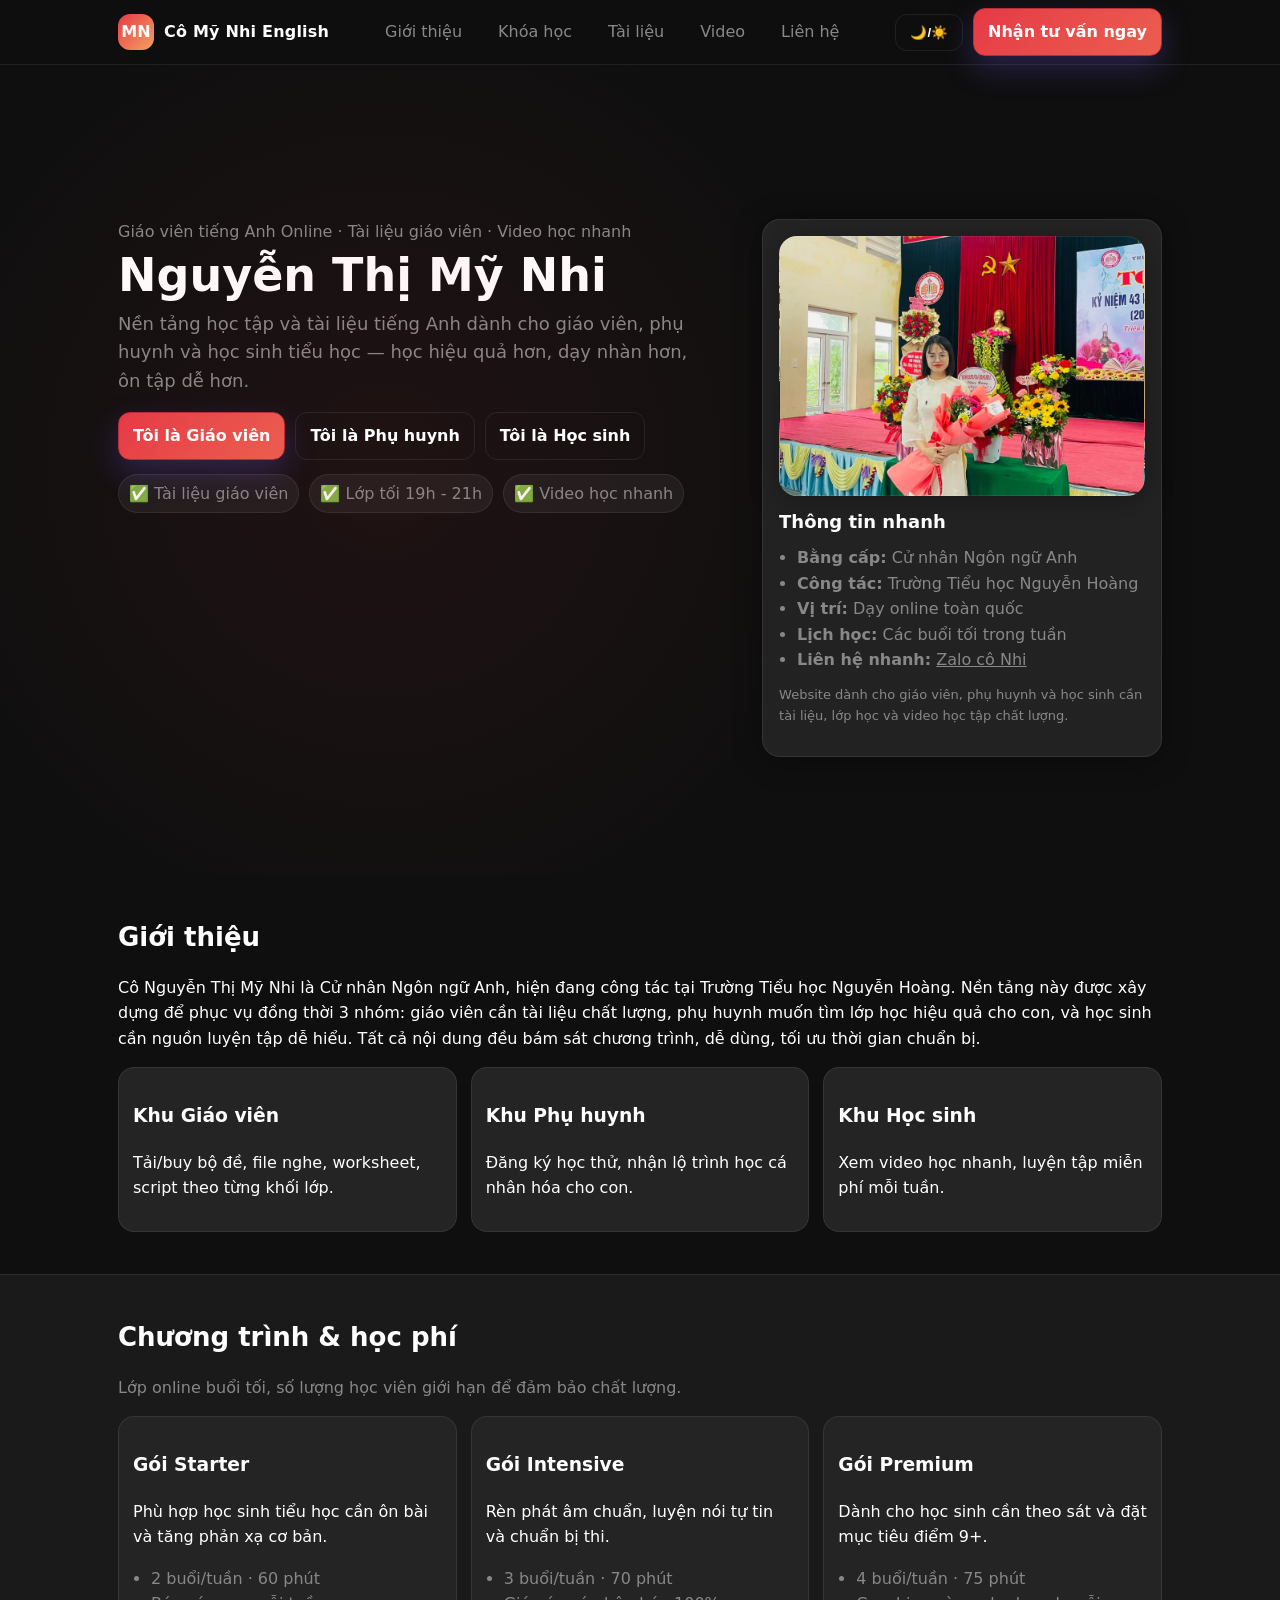
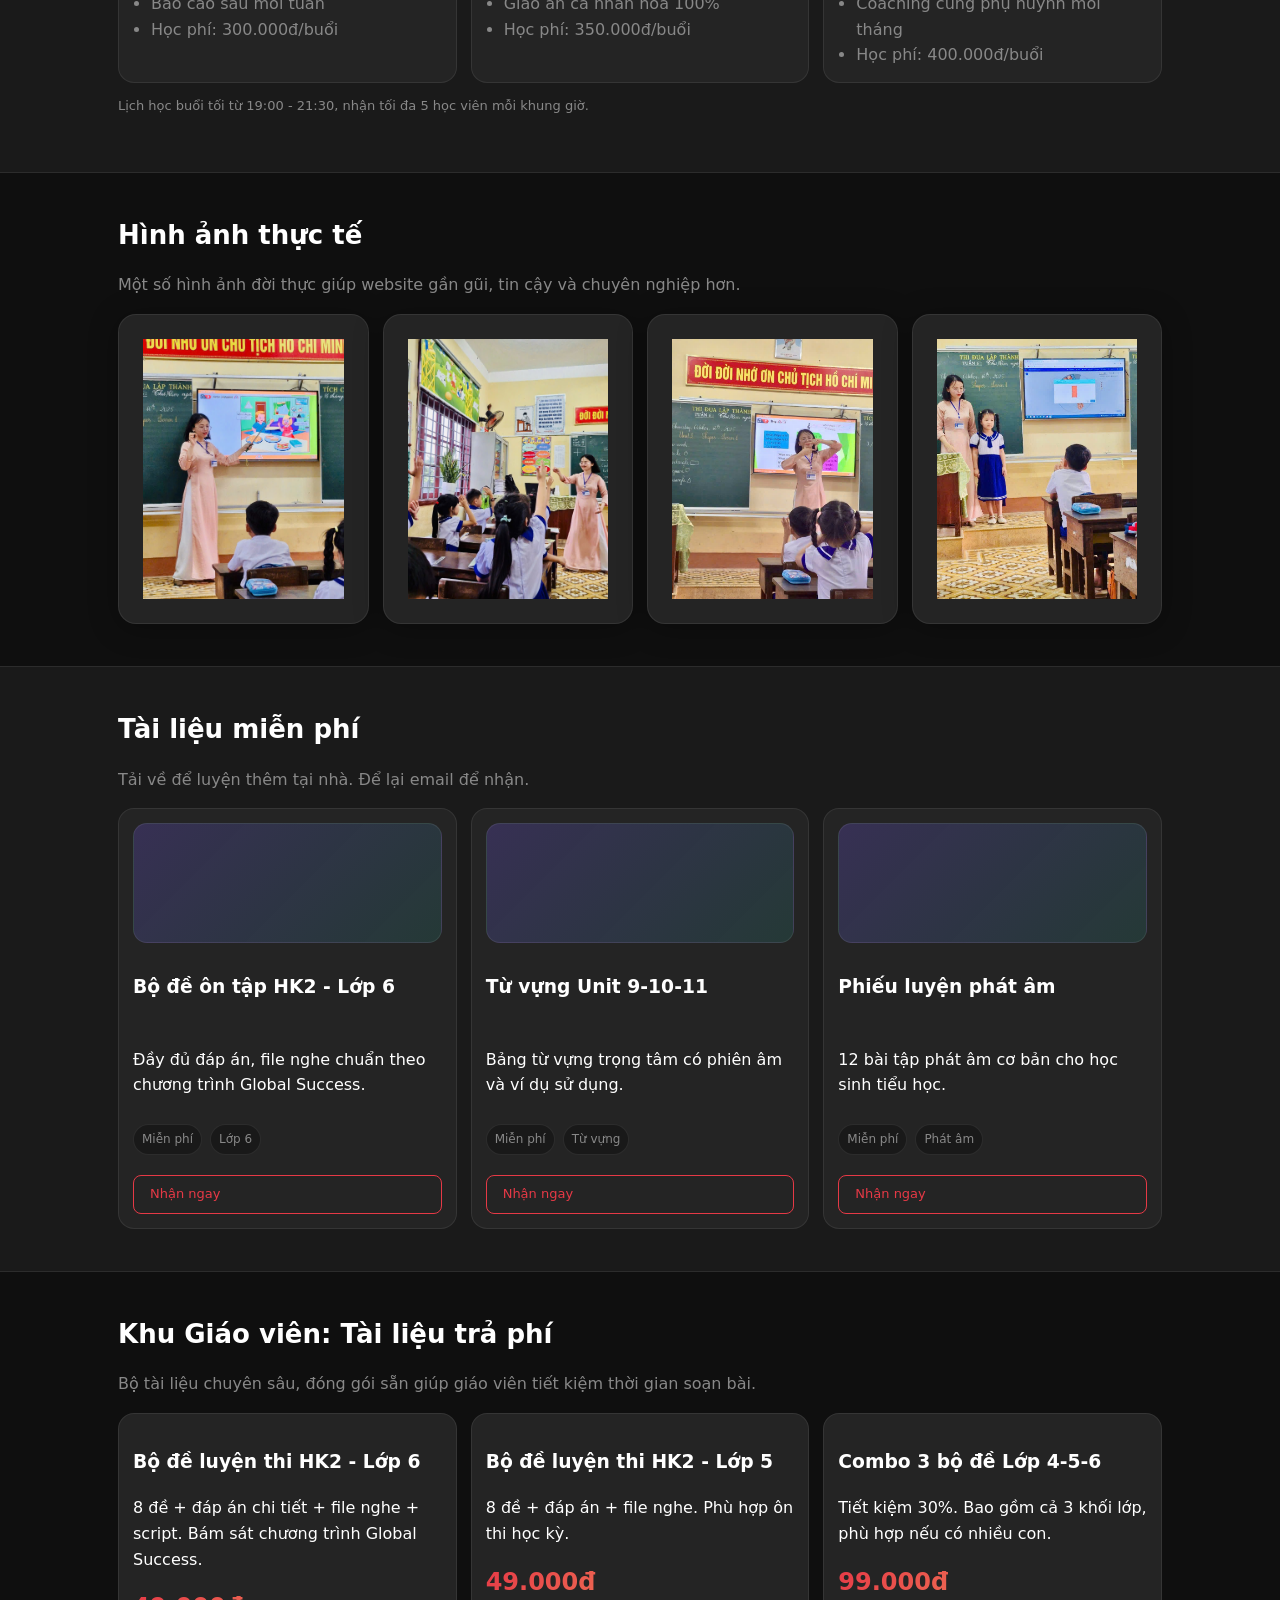
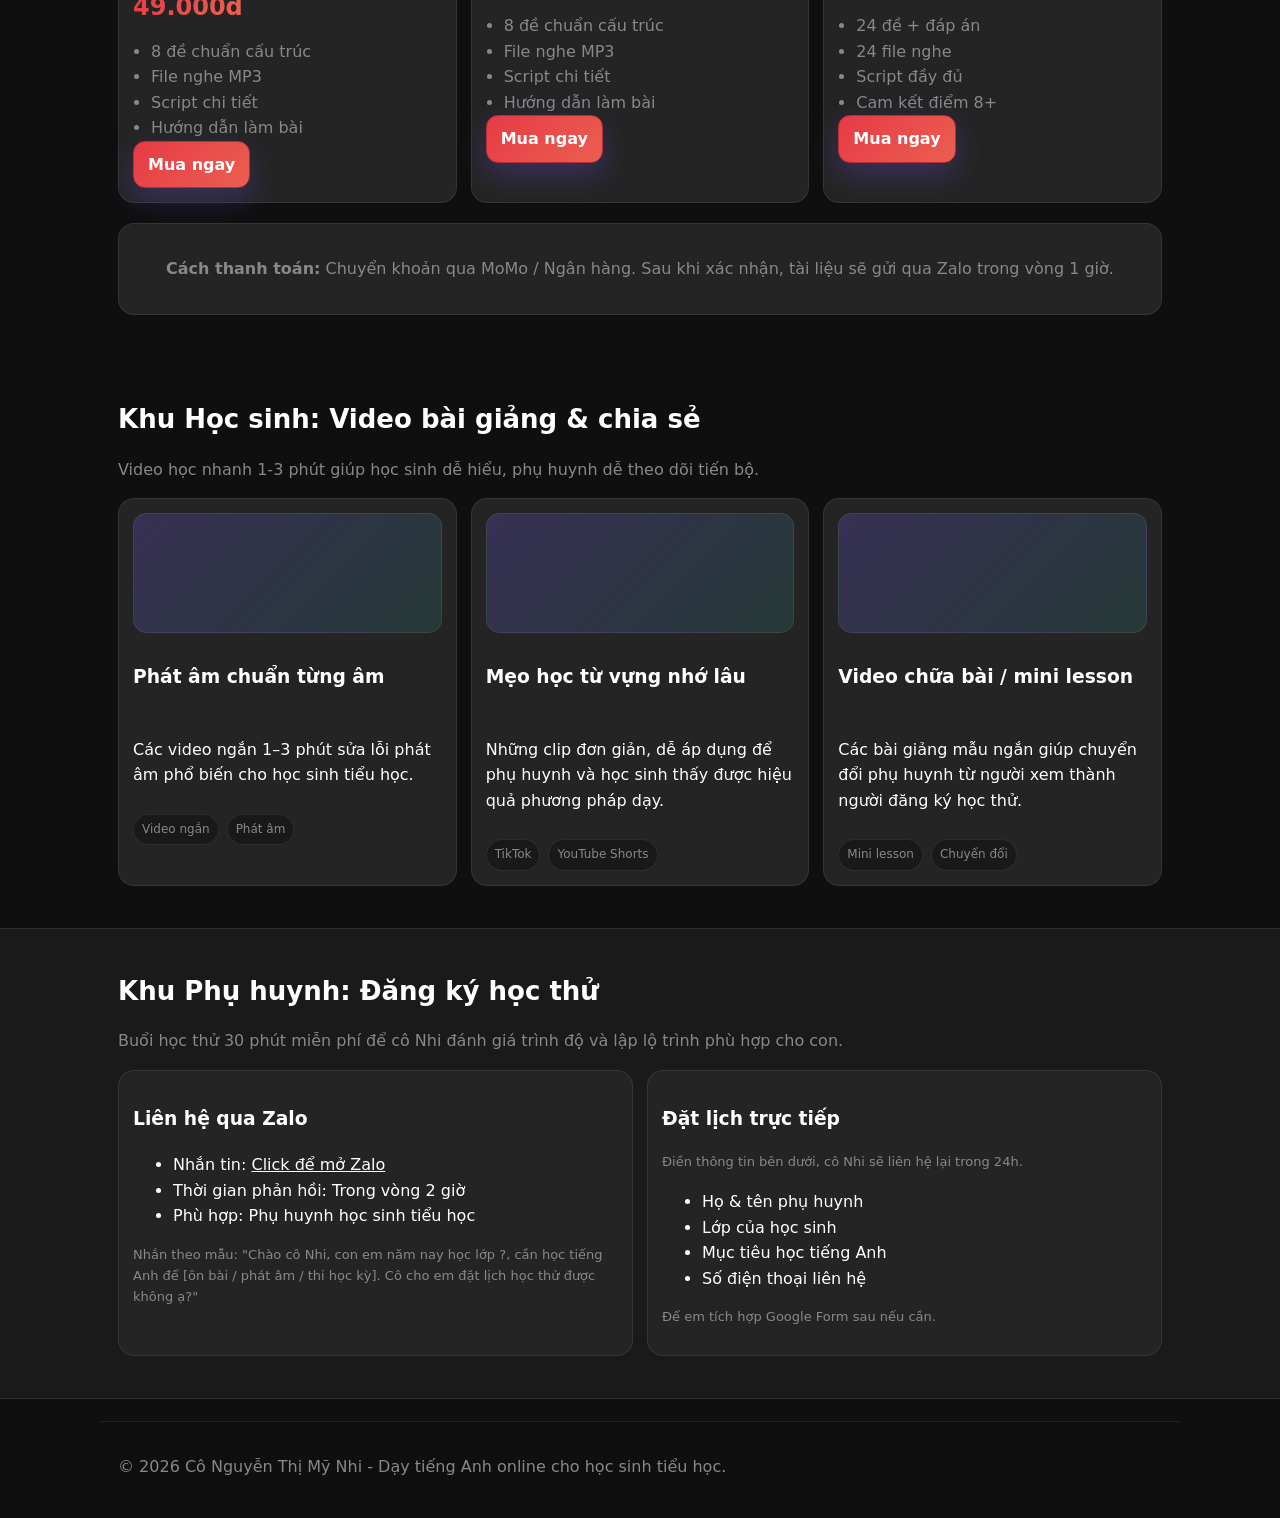
==== index.html @ 33a3ccad "Force update: Full website with assets" ====
<!doctype html>
<html lang="vi">
<head>
  <meta charset="utf-8" />
  <meta name="viewport" content="width=device-width,initial-scale=1" />
  <title>Cô Nguyễn Thị Mỹ Nhi | Tiếng Anh online cho học sinh tiểu học</title>
  <meta name="description" content="Website cá nhân của cô Nguyễn Thị Mỹ Nhi: dạy tiếng Anh online, tài liệu cho giáo viên, video học nhanh và lớp học thử cho học sinh tiểu học." />
  <meta name="theme-color" content="#0b1220" />
  <link rel="stylesheet" href="./styles.css" />
</head>
<body>
  <a class="skip" href="#main">Bỏ qua đến nội dung</a>

  <header class="header">
    <div class="container nav">
      <div class="brand">
        <span class="logo">MN</span>
        <span class="brand-name">Cô Mỹ Nhi English</span>
      </div>

      <nav aria-label="Điều hướng">
        <ul class="menu">
          <li><a href="#about">Giới thiệu</a></li>
          <li><a href="#programs">Khóa học</a></li>
          <li><a href="#shop">Tài liệu</a></li>
          <li><a href="#videos">Video</a></li>
          <li><a href="#contact">Liên hệ</a></li>
        </ul>
      </nav>

      <div class="nav-cta">
        <button id="themeBtn" class="btn btn-ghost" type="button" aria-label="Đổi giao diện">🌙/☀️</button>
        <a class="btn" href="#contact">Nhận tư vấn ngay</a>
      </div>
    </div>
  </header>

  <main id="main">
    <section class="hero">
      <div class="container hero-grid">
        <div>
          <p class="kicker">Giáo viên tiếng Anh Online · Tài liệu giáo viên · Video học nhanh</p>
          <h1>Nguyễn Thị Mỹ Nhi</h1>
          <p class="lead">Nền tảng học tập và tài liệu tiếng Anh dành cho giáo viên, phụ huynh và học sinh tiểu học — học hiệu quả hơn, dạy nhàn hơn, ôn tập dễ hơn.</p>

          <div class="hero-actions">
            <a class="btn" href="#teacher-zone">Tôi là Giáo viên</a>
            <a class="btn btn-ghost" href="#parent-zone">Tôi là Phụ huynh</a>
            <a class="btn btn-ghost" href="#student-zone">Tôi là Học sinh</a>
          </div>

          <div class="badges" aria-label="Điểm mạnh">
            <span class="badge">✅ Tài liệu giáo viên</span>
            <span class="badge">✅ Lớp tối 19h - 21h</span>
            <span class="badge">✅ Video học nhanh</span>
          </div>
        </div>

        <aside class="card tilt">
          <div class="avatar" style="background-image: url('assets/avatar_my_nhi.jpg');"></div>
          <h2 class="card-title">Thông tin nhanh</h2>
          <ul class="facts">
            <li><b>Bằng cấp:</b> Cử nhân Ngôn ngữ Anh</li>
            <li><b>Công tác:</b> Trường Tiểu học Nguyễn Hoàng</li>
            <li><b>Vị trí:</b> Dạy online toàn quốc</li>
            <li><b>Lịch học:</b> Các buổi tối trong tuần</li>
            <li><b>Liên hệ nhanh:</b> <a href="https://zalo.me/000000000">Zalo cô Nhi</a></li>
          </ul>
          <p class="hint">Website dành cho giáo viên, phụ huynh và học sinh cần tài liệu, lớp học và video học tập chất lượng.</p>
        </aside>
      </div>
    </section>

    <section id="about" class="section">
      <div class="container">
        <h2>Giới thiệu</h2>
        <p>
          Cô Nguyễn Thị Mỹ Nhi là Cử nhân Ngôn ngữ Anh, hiện đang công tác tại Trường Tiểu học Nguyễn Hoàng. Nền tảng này được xây dựng để phục vụ đồng thời 3 nhóm: giáo viên cần tài liệu chất lượng, phụ huynh muốn tìm lớp học hiệu quả cho con, và học sinh cần nguồn luyện tập dễ hiểu. Tất cả nội dung đều bám sát chương trình, dễ dùng, tối ưu thời gian chuẩn bị.
        </p>

        <div class="grid-3">
          <div class="mini tilt" id="teacher-zone">
            <h3>Khu Giáo viên</h3>
            <p>Tải/buy bộ đề, file nghe, worksheet, script theo từng khối lớp.</p>
          </div>
          <div class="mini tilt" id="parent-zone">
            <h3>Khu Phụ huynh</h3>
            <p>Đăng ký học thử, nhận lộ trình học cá nhân hóa cho con.</p>
          </div>
          <div class="mini tilt" id="student-zone">
            <h3>Khu Học sinh</h3>
            <p>Xem video học nhanh, luyện tập miễn phí mỗi tuần.</p>
          </div>
        </div>
      </div>
    </section>

    <section id="programs" class="section alt">
      <div class="container">
        <div class="section-head">
          <h2>Chương trình &amp; học phí</h2>
          <p class="muted">Lớp online buổi tối, số lượng học viên giới hạn để đảm bảo chất lượng.</p>
        </div>

        <div class="grid-3">
          <article class="service">
            <h3>Gói Starter</h3>
            <p>Phù hợp học sinh tiểu học cần ôn bài và tăng phản xạ cơ bản.</p>
            <ul>
              <li>2 buổi/tuần · 60 phút</li>
              <li>Báo cáo sau mỗi tuần</li>
              <li>Học phí: 300.000đ/buổi</li>
            </ul>
          </article>

          <article class="service">
            <h3>Gói Intensive</h3>
            <p>Rèn phát âm chuẩn, luyện nói tự tin và chuẩn bị thi.</p>
            <ul>
              <li>3 buổi/tuần · 70 phút</li>
              <li>Giáo án cá nhân hóa 100%</li>
              <li>Học phí: 350.000đ/buổi</li>
            </ul>
          </article>

          <article class="service">
            <h3>Gói Premium</h3>
            <p>Dành cho học sinh cần theo sát và đặt mục tiêu điểm 9+.</p>
            <ul>
              <li>4 buổi/tuần · 75 phút</li>
              <li>Coaching cùng phụ huynh mỗi tháng</li>
              <li>Học phí: 400.000đ/buổi</li>
            </ul>
          </article>
        </div>
        <p class="small">Lịch học buổi tối từ 19:00 - 21:30, nhận tối đa 5 học viên mỗi khung giờ.</p>
      </div>
    </section>

    <section id="success" class="section">
      <div class="container">
        <div class="section-head">
          <h2>Hình ảnh thực tế</h2>
          <p class="muted">Một số hình ảnh đời thực giúp website gần gũi, tin cậy và chuyên nghiệp hơn.</p>
        </div>

        <div class="photo-grid">
          <div class="photo-card tilt"><img src="assets/gallery_1.jpg" alt="Hình ảnh cô Mỹ Nhi 1" /></div>
          <div class="photo-card tilt"><img src="assets/gallery_2.jpg" alt="Hình ảnh cô Mỹ Nhi 2" /></div>
          <div class="photo-card tilt"><img src="assets/gallery_3.jpg" alt="Hình ảnh cô Mỹ Nhi 3" /></div>
          <div class="photo-card tilt"><img src="assets/gallery_4.jpg" alt="Hình ảnh cô Mỹ Nhi 4" /></div>
        </div>
      </div>
    </section>

    <section id="library" class="section alt">
      <div class="container">
        <div class="section-head">
          <h2>Tài liệu miễn phí</h2>
          <p class="muted">Tải về để luyện thêm tại nhà. Để lại email để nhận.</p>
        </div>

        <div class="grid-3">
          <article class="project">
            <div class="thumb"></div>
            <h3>Bộ đề ôn tập HK2 - Lớp 6</h3>
            <p>Đầy đủ đáp án, file nghe chuẩn theo chương trình Global Success.</p>
            <div class="tags">
              <span class="tag">Miễn phí</span>
              <span class="tag">Lớp 6</span>
            </div>
            <a class="btn-small" href="#contact">Nhận ngay</a>
          </article>

          <article class="project">
            <div class="thumb"></div>
            <h3>Từ vựng Unit 9-10-11</h3>
            <p>Bảng từ vựng trọng tâm có phiên âm và ví dụ sử dụng.</p>
            <div class="tags">
              <span class="tag">Miễn phí</span>
              <span class="tag">Từ vựng</span>
            </div>
            <a class="btn-small" href="#contact">Nhận ngay</a>
          </article>

          <article class="project">
            <div class="thumb"></div>
            <h3>Phiếu luyện phát âm</h3>
            <p>12 bài tập phát âm cơ bản cho học sinh tiểu học.</p>
            <div class="tags">
              <span class="tag">Miễn phí</span>
              <span class="tag">Phát âm</span>
            </div>
            <a class="btn-small" href="#contact">Nhận ngay</a>
          </article>
        </div>
      </div>
    </section>

    <section id="shop" class="section">
      <div class="container">
        <div class="section-head">
          <h2>Khu Giáo viên: Tài liệu trả phí</h2>
          <p class="muted">Bộ tài liệu chuyên sâu, đóng gói sẵn giúp giáo viên tiết kiệm thời gian soạn bài.</p>
        </div>

        <div class="grid-3">
          <article class="service">
            <h3>Bộ đề luyện thi HK2 - Lớp 6</h3>
            <p>8 đề + đáp án chi tiết + file nghe + script. Bám sát chương trình Global Success.</p>
            <p class="price">49.000đ</p>
            <ul>
              <li>8 đề chuẩn cấu trúc</li>
              <li>File nghe MP3</li>
              <li>Script chi tiết</li>
              <li>Hướng dẫn làm bài</li>
            </ul>
            <a class="btn" href="#contact">Mua ngay</a>
          </article>

          <article class="service">
            <h3>Bộ đề luyện thi HK2 - Lớp 5</h3>
            <p>8 đề + đáp án + file nghe. Phù hợp ôn thi học kỳ.</p>
            <p class="price">49.000đ</p>
            <ul>
              <li>8 đề chuẩn cấu trúc</li>
              <li>File nghe MP3</li>
              <li>Script chi tiết</li>
              <li>Hướng dẫn làm bài</li>
            </ul>
            <a class="btn" href="#contact">Mua ngay</a>
          </article>

          <article class="service">
            <h3>Combo 3 bộ đề Lớp 4-5-6</h3>
            <p>Tiết kiệm 30%. Bao gồm cả 3 khối lớp, phù hợp nếu có nhiều con.</p>
            <p class="price">99.000đ</p>
            <ul>
              <li>24 đề + đáp án</li>
              <li>24 file nghe</li>
              <li>Script đầy đủ</li>
              <li>Cam kết điểm 8+</li>
            </ul>
            <a class="btn" href="#contact">Mua ngay</a>
          </article>
        </div>

        <div class="payment-note">
          <p><strong>Cách thanh toán:</strong> Chuyển khoản qua MoMo / Ngân hàng. Sau khi xác nhận, tài liệu sẽ gửi qua Zalo trong vòng 1 giờ.</p>
        </div>
      </div>
    </section>

    <section id="videos" class="section">
      <div class="container">
        <div class="section-head">
          <h2>Khu Học sinh: Video bài giảng &amp; chia sẻ</h2>
          <p class="muted">Video học nhanh 1-3 phút giúp học sinh dễ hiểu, phụ huynh dễ theo dõi tiến bộ.</p>
        </div>

        <div class="grid-3">
          <article class="project">
            <div class="thumb"></div>
            <h3>Phát âm chuẩn từng âm</h3>
            <p>Các video ngắn 1–3 phút sửa lỗi phát âm phổ biến cho học sinh tiểu học.</p>
            <div class="tags">
              <span class="tag">Video ngắn</span>
              <span class="tag">Phát âm</span>
            </div>
          </article>

          <article class="project">
            <div class="thumb"></div>
            <h3>Mẹo học từ vựng nhớ lâu</h3>
            <p>Những clip đơn giản, dễ áp dụng để phụ huynh và học sinh thấy được hiệu quả phương pháp dạy.</p>
            <div class="tags">
              <span class="tag">TikTok</span>
              <span class="tag">YouTube Shorts</span>
            </div>
          </article>

          <article class="project">
            <div class="thumb"></div>
            <h3>Video chữa bài / mini lesson</h3>
            <p>Các bài giảng mẫu ngắn giúp chuyển đổi phụ huynh từ người xem thành người đăng ký học thử.</p>
            <div class="tags">
              <span class="tag">Mini lesson</span>
              <span class="tag">Chuyển đổi</span>
            </div>
          </article>
        </div>
      </div>
    </section>

    <section id="contact" class="section alt">
      <div class="container">
        <h2>Khu Phụ huynh: Đăng ký học thử</h2>
        <p class="muted">Buổi học thử 30 phút miễn phí để cô Nhi đánh giá trình độ và lập lộ trình phù hợp cho con.</p>

        <div class="contact">
          <div class="contact-card">
            <h3>Liên hệ qua Zalo</h3>
            <ul>
              <li>Nhắn tin: <a href="https://zalo.me/000000000">Click để mở Zalo</a></li>
              <li>Thời gian phản hồi: Trong vòng 2 giờ</li>
              <li>Phù hợp: Phụ huynh học sinh tiểu học</li>
            </ul>
            <p class="small">Nhắn theo mẫu: "Chào cô Nhi, con em năm nay học lớp ?, cần học tiếng Anh để [ôn bài / phát âm / thi học kỳ]. Cô cho em đặt lịch học thử được không ạ?"</p>
          </div>

          <div class="contact-card">
            <h3>Đặt lịch trực tiếp</h3>
            <p class="small">Điền thông tin bên dưới, cô Nhi sẽ liên hệ lại trong 24h.</p>
            <ul>
              <li>Họ &amp; tên phụ huynh</li>
              <li>Lớp của học sinh</li>
              <li>Mục tiêu học tiếng Anh</li>
              <li>Số điện thoại liên hệ</li>
            </ul>
            <p class="small">Để em tích hợp Google Form sau nếu cần.</p>
          </div>
        </div>
      </div>
    </section>
  </main>

  <footer class="footer">
    <div class="container footer-inner">
      <p>© <span id="year"></span> Cô Nguyễn Thị Mỹ Nhi - Dạy tiếng Anh online cho học sinh tiểu học.</p>
    </div>
  </footer>

  <script src="./script.js"></script>
</body>
</html>
---- styles.css ----
:root{
  --bg:#0f0f0f;
  --bg2:#1a1a1a;
  --card:#242424;
  --text:#ffffff;
  --muted:#888888;
  --line:rgba(255,255,255,.08);
  --brand:#e63946;
  --brand2:#f4a261;
  --shadow: 0 4px 30px rgba(0,0,0,.3);
}

[data-theme="light"]{
  --bg:#ffffff;
  --bg2:#f8f9fa;
  --card:#ffffff;
  --text:#1a1a1a;
  --muted:#666666;
  --line:rgba(0,0,0,.08);
  --shadow: 0 4px 30px rgba(0,0,0,.08);
}

*{box-sizing:border-box}
html,body{height:100%}
body{
  margin:0;
  font-family:'Segoe UI',system-ui,-apple-system,sans-serif;
  font-size:16px;
  line-height:1.6;
  background: var(--bg);
  color: var(--text);
  overflow-x: hidden;
}

/* Animation keyframes */
@keyframes fadeUp {
  from { opacity:0; transform: translateY(40px); }
  to { opacity:1; transform: translateY(0); }
}
@keyframes fadeIn {
  from { opacity:0; }
  to { opacity:1; }
}
@keyframes slideInLeft {
  from { opacity:0; transform: translateX(-40px); }
  to { opacity:1; transform: translateX(0); }
}
@keyframes slideInRight {
  from { opacity:0; transform: translateX(40px); }
  to { opacity:1; transform: translateX(0); }
}
@keyframes pulse {
  0%,100% { transform: scale(1); }
  50% { transform: scale(1.05); }
}
@keyframes float {
  0%,100% { transform: translateY(0); }
  50% { transform: translateY(-10px); }
}
@keyframes glowPulse {
  0%,100% { box-shadow: 0 0 20px rgba(230,57,70,0.2); }
  50% { box-shadow: 0 0 40px rgba(230,57,70,0.4); }
}

html { scroll-behavior: smooth; }

/* Section base animation */
.section {
  padding: 80px 0;
  opacity: 0;
  animation: fadeUp 0.8s ease forwards;
}
.section:nth-child(even) { animation-delay: 0.15s; }

/* Animation utility classes */
.anim-fade-up { opacity:0; animation: fadeUp 0.7s ease forwards; }
.anim-fade-in { opacity:0; animation: fadeIn 0.6s ease forwards; }
.anim-slide-left { opacity:0; animation: slideInLeft 0.6s ease forwards; }
.anim-slide-right { opacity:0; animation: slideInRight 0.6s ease forwards; }
.anim-float { animation: float 4s ease-in-out infinite; }

.delay-1 { animation-delay: 0.1s; }
.delay-2 { animation-delay: 0.2s; }
.delay-3 { animation-delay: 0.3s; }
.delay-4 { animation-delay: 0.4s; }

/* Enhanced button with glow */
.btn {
  display:inline-flex;
  align-items:center;
  justify-content:center;
  padding:14px 28px;
  border-radius:50px;
  background: linear-gradient(135deg, var(--brand), #d62839);
  color:white;
  text-decoration:none;
  font-weight:600;
  border:none;
  transition: all 0.4s cubic-bezier(0.4, 0, 0.2, 1);
  transform: translateY(0);
  cursor: pointer;
}
.btn:hover {
  transform: translateY(-4px);
  box-shadow: 0 15px 40px rgba(230,57,70,0.4);
}
.btn:active { transform: translateY(-1px); }

.btn-ghost{
  background:transparent;
  color:var(--text);
  border:2px solid var(--line);
  box-shadow:none;
}
.btn-ghost:hover{
  border-color:var(--brand);
  color:var(--brand);
}

/* Card hover effects */
.card, .mini, .service, .project, .photo-card {
  background: var(--card);
  border: 1px solid var(--line);
  border-radius: 24px;
  padding: 24px;
  transition: all 0.4s cubic-bezier(0.4, 0, 0.2, 1);
}
.card:hover, .mini:hover, .service:hover, .project:hover, .photo-card:hover {
  transform: translateY(-10px) scale(1.02);
  box-shadow: 0 20px 50px rgba(0,0,0,0.3);
  border-color: var(--brand);
}

/* Avatar floating */
.avatar {
  height: 280px;
  border-radius: 24px;
  background-size: cover;
  background-position: center;
  box-shadow: 0 20px 60px rgba(0,0,0,0.4);
  animation: float 5s ease-in-out infinite;
}

/* Gradient text */
.gradient-text {
  background: linear-gradient(135deg, var(--brand), var(--brand2));
  -webkit-background-clip: text;
  -webkit-text-fill-color: transparent;
  background-clip: text;
}

/* Hero enhanced */
.hero {
  min-height: 90vh;
  display: flex;
  align-items: center;
  position: relative;
}
.hero::before {
  content: '';
  position: absolute;
  top: 0;
  left: 0;
  right: 0;
  bottom: 0;
  background: radial-gradient(circle at 30% 50%, rgba(230,57,70,0.08) 0%, transparent 50%);
  pointer-events: none;
}

/* Tag styling */
.tag {
  display: inline-block;
  padding: 6px 14px;
  border-radius: 20px;
  font-size: 12px;
  font-weight: 500;
  background: rgba(230,57,70,0.1);
  color: var(--brand);
  border: 1px solid rgba(230,57,70,0.2);
}

/* Price styling */
.price {
  font-size: 32px;
  font-weight: 800;
  background: linear-gradient(135deg, var(--brand), var(--brand2));
  -webkit-background-clip: text;
  -webkit-text-fill-color: transparent;
  background-clip: text;
}

/* Input styling */
input, textarea {
  width: 100%;
  padding: 16px 20px;
  border-radius: 12px;
  border: 2px solid var(--line);
  background: var(--card);
  color: var(--text);
  font-size: 16px;
  transition: all 0.3s ease;
}
input:focus, textarea:focus {
  outline: none;
  border-color: var(--brand);
  box-shadow: 0 0 20px rgba(230,57,70,0.2);
}

.tilt {
  transition: transform 0.2s cubic-bezier(0.23, 1, 0.32, 1);
  transform-style: preserve-3d;
}
.tilt:hover {
  transform: perspective(1000px) rotateX(var(--rx, 0deg)) rotateY(var(--ry, 0deg)) scale3d(1.02, 1.02, 1.02);
}

.reveal {
  opacity: 0;
  transform: translateY(30px);
  transition: opacity 0.8s ease, transform 0.8s ease;
}
.reveal.active {
  opacity: 1;
  transform: translateY(0);
}

a{color:inherit}

.container{max-width:1080px;margin:0 auto;padding:0 18px}

.skip{position:absolute;left:-9999px;top:8px}
.skip:focus{left:18px;background:var(--card);padding:8px 12px;border-radius:10px;outline:2px solid var(--brand)}

.header{
  position:sticky;top:0;z-index:10;
  backdrop-filter: blur(10px);
  background: color-mix(in srgb, var(--bg), transparent 25%);
  border-bottom:1px solid var(--line);
}

.nav{display:flex;align-items:center;justify-content:space-between;gap:14px;min-height:64px}
.brand{display:flex;align-items:center;gap:10px;font-weight:700}
.logo{display:inline-grid;place-items:center;width:36px;height:36px;border-radius:12px;background:linear-gradient(135deg,var(--brand),var(--brand2));color:white}
.brand-name{letter-spacing:.2px}

.menu{list-style:none;display:flex;gap:16px;margin:0;padding:0}
.menu a{display:block;padding:8px 10px;border-radius:10px;text-decoration:none;color:var(--muted)}
.menu a:hover{background:color-mix(in srgb, var(--card), transparent 35%);color:var(--text)}

.nav-cta{display:flex;align-items:center;gap:10px}

.btn{
  display:inline-flex;align-items:center;justify-content:center;
  padding:10px 14px;border-radius:12px;
  background:linear-gradient(135deg,var(--brand),color-mix(in srgb, var(--brand), var(--brand2) 35%));
  color:white;text-decoration:none;font-weight:650;border:1px solid color-mix(in srgb, var(--brand), black 20%);
  box-shadow: 0 12px 30px rgba(124,92,255,.25);
}
.btn:hover{filter:saturate(1.05) brightness(1.05)}
.btn:active{transform:translateY(1px)}

.btn-ghost{background:transparent;color:var(--text);border:1px solid var(--line);box-shadow:none}
.btn-ghost:hover{background:color-mix(in srgb, var(--card), transparent 30%)}

.hero{padding:56px 0 20px}
.hero-grid{display:grid;grid-template-columns:1.4fr .9fr;gap:22px;align-items:start}

.kicker{color:var(--muted);margin:0 0 6px}
h1{font-size:46px;line-height:1.06;margin:0 0 10px}
.lead{font-size:18px;color:var(--muted);margin:0 0 16px;max-width:52ch}

.hero-actions{display:flex;gap:10px;flex-wrap:wrap;margin:14px 0 10px}

.badges{display:flex;gap:10px;flex-wrap:wrap;margin-top:14px}
.badge{border:1px solid var(--line);padding:6px 10px;border-radius:999px;color:var(--muted);background:color-mix(in srgb, var(--card), transparent 35%)}

.card{background:linear-gradient(180deg, color-mix(in srgb, var(--card), transparent 0%), color-mix(in srgb, var(--card), transparent 8%));border:1px solid var(--line);border-radius:18px;padding:16px;box-shadow:var(--shadow)}
.avatar{height:260px;border-radius:18px;border:1px solid var(--line);background-size:cover;background-position:center;box-shadow:var(--shadow);margin-bottom:12px}
.card-title{margin:0 0 8px;font-size:18px}
.facts{margin:0;padding-left:18px;color:var(--muted)}
.hint{color:var(--muted);font-size:13px;margin-top:12px}

.section{padding:42px 0}
.section.alt{background:color-mix(in srgb, var(--bg2), transparent 0%);border-top:1px solid var(--line);border-bottom:1px solid var(--line)}

h2{font-size:26px;margin:0 0 10px}
.muted{color:var(--muted)}
.small{font-size:13px;color:var(--muted)}

.grid-3{display:grid;grid-template-columns:repeat(3,1fr);gap:14px;margin-top:14px}
.mini,.service{background:var(--card);border:1px solid var(--line);border-radius:16px;padding:14px}

.project{background:var(--card);border:1px solid var(--line);border-radius:16px;padding:14px;display:flex;flex-direction:column;gap:10px}
.thumb{height:120px;border-radius:14px;background:linear-gradient(135deg, rgba(124,92,255,.22), rgba(45,212,191,.12));border:1px solid var(--line)}
.photo-grid{display:grid;grid-template-columns:repeat(4,1fr);gap:14px;margin-top:14px}
.photo-card{background:var(--card);border:1px solid var(--line);border-radius:18px;overflow:hidden;box-shadow:var(--shadow)}
.photo-card img{display:block;width:100%;height:260px;object-fit:cover}
.tags{display:flex;gap:8px;flex-wrap:wrap}
.tag{font-size:12px;padding:5px 8px;border-radius:999px;background:color-mix(in srgb, var(--bg), transparent 55%);border:1px solid var(--line);color:var(--muted)}
.btn-small{display:inline-block;margin-top:10px;padding:8px 16px;font-size:13px;border-radius:8px;background:transparent;border:1px solid var(--brand);color:var(--brand);text-decoration:none}
.btn-small:hover{background:var(--brand);color:white}
.price{font-size:24px;font-weight:700;color:var(--brand2);margin:12px 0}
.payment-note{background:var(--card);border:1px solid var(--line);border-radius:16px;padding:16px;margin-top:20px;text-align:center;color:var(--muted)}

.service ul{margin:10px 0 0;padding-left:18px;color:var(--muted)}

.contact{display:grid;grid-template-columns:1fr 1fr;gap:14px;margin-top:14px}
.contact-card{background:var(--card);border:1px solid var(--line);border-radius:16px;padding:14px}

pre.template{
  white-space:pre-wrap;
  background:color-mix(in srgb, var(--bg), transparent 55%);
  border:1px solid var(--line);
  border-radius:14px;
  padding:12px;
  color:var(--text);
  margin:10px 0 0;
}

.footer{padding:22px 0;color:var(--muted)}
.footer-inner{display:flex;justify-content:space-between;align-items:center;gap:12px;border-top:1px solid var(--line);padding-top:16px}

@media (max-width: 900px){
  .hero-grid{grid-template-columns:1fr}
}
@media (max-width: 720px){
  h1{font-size:38px}
  .menu{display:none}
  .grid-3{grid-template-columns:1fr}
  .contact{grid-template-columns:1fr}
  .photo-grid{grid-template-columns:1fr 1fr}
  .avatar{height:220px}
}
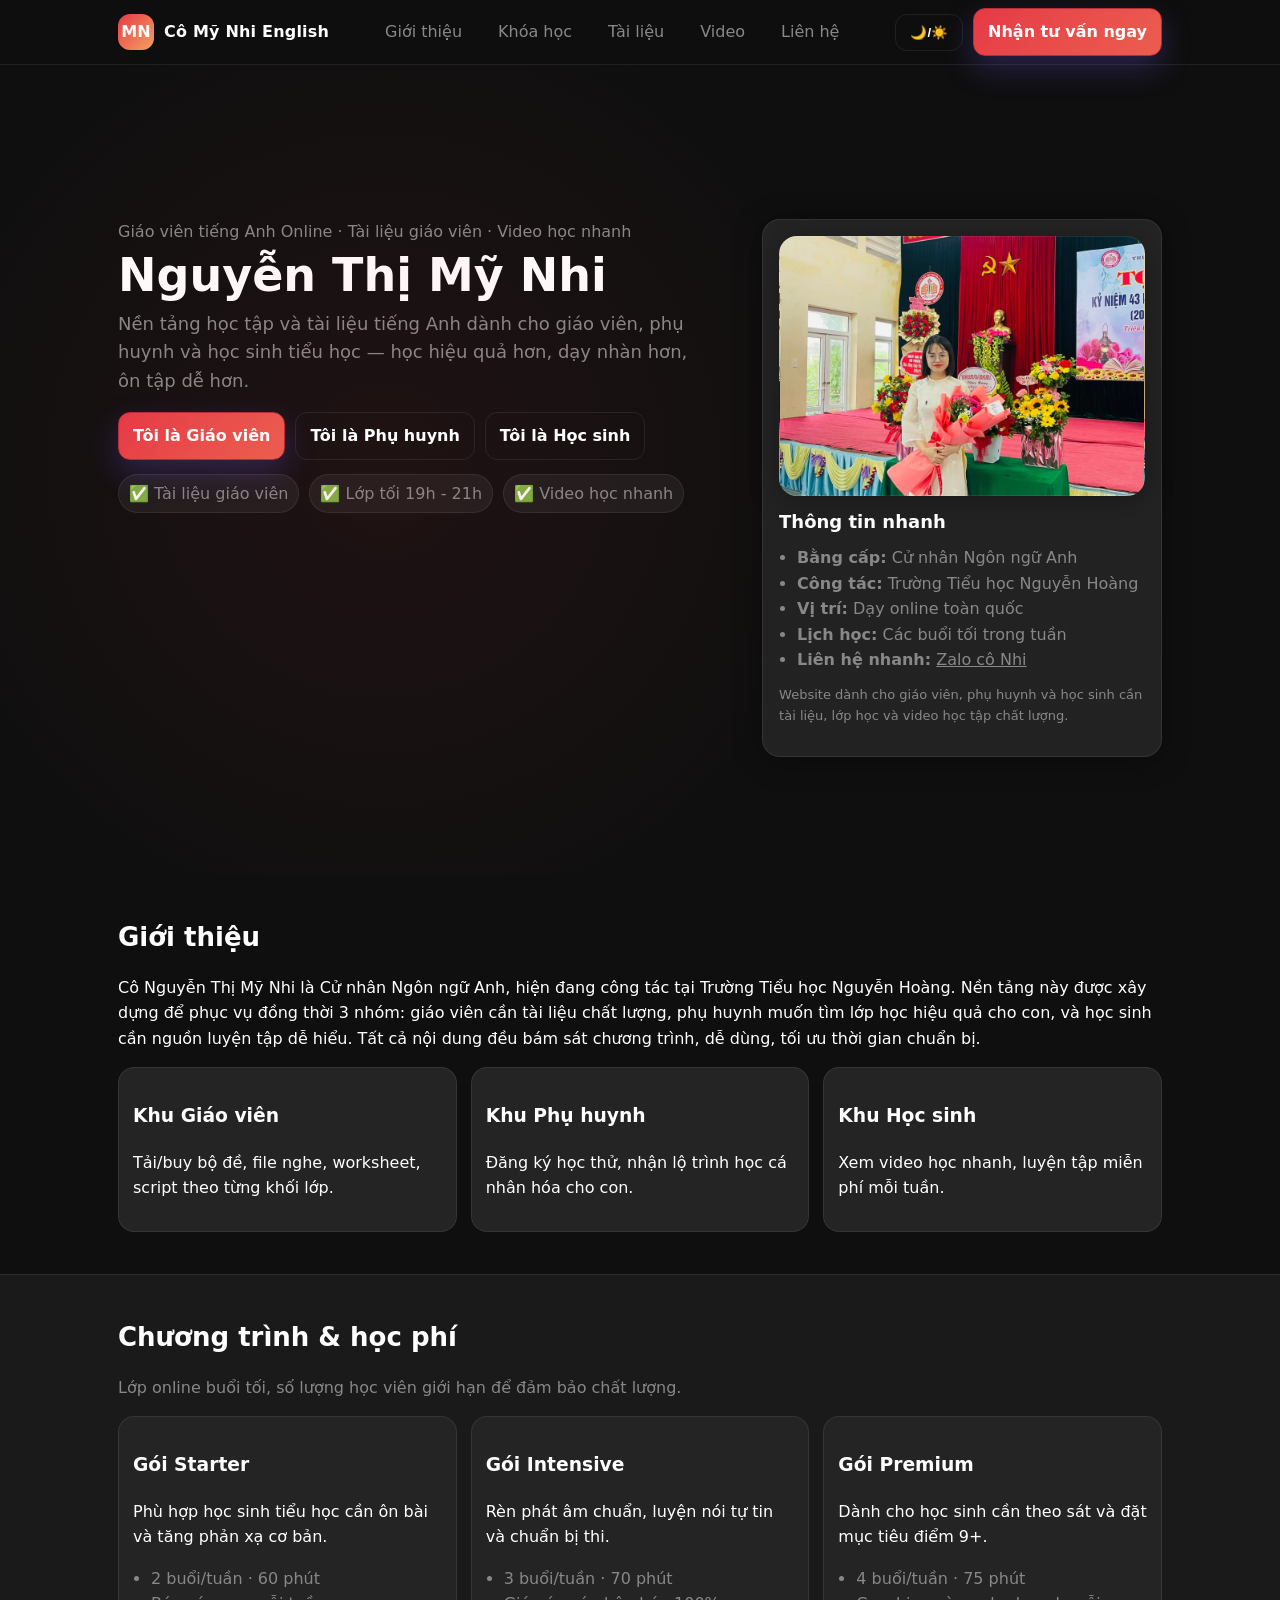
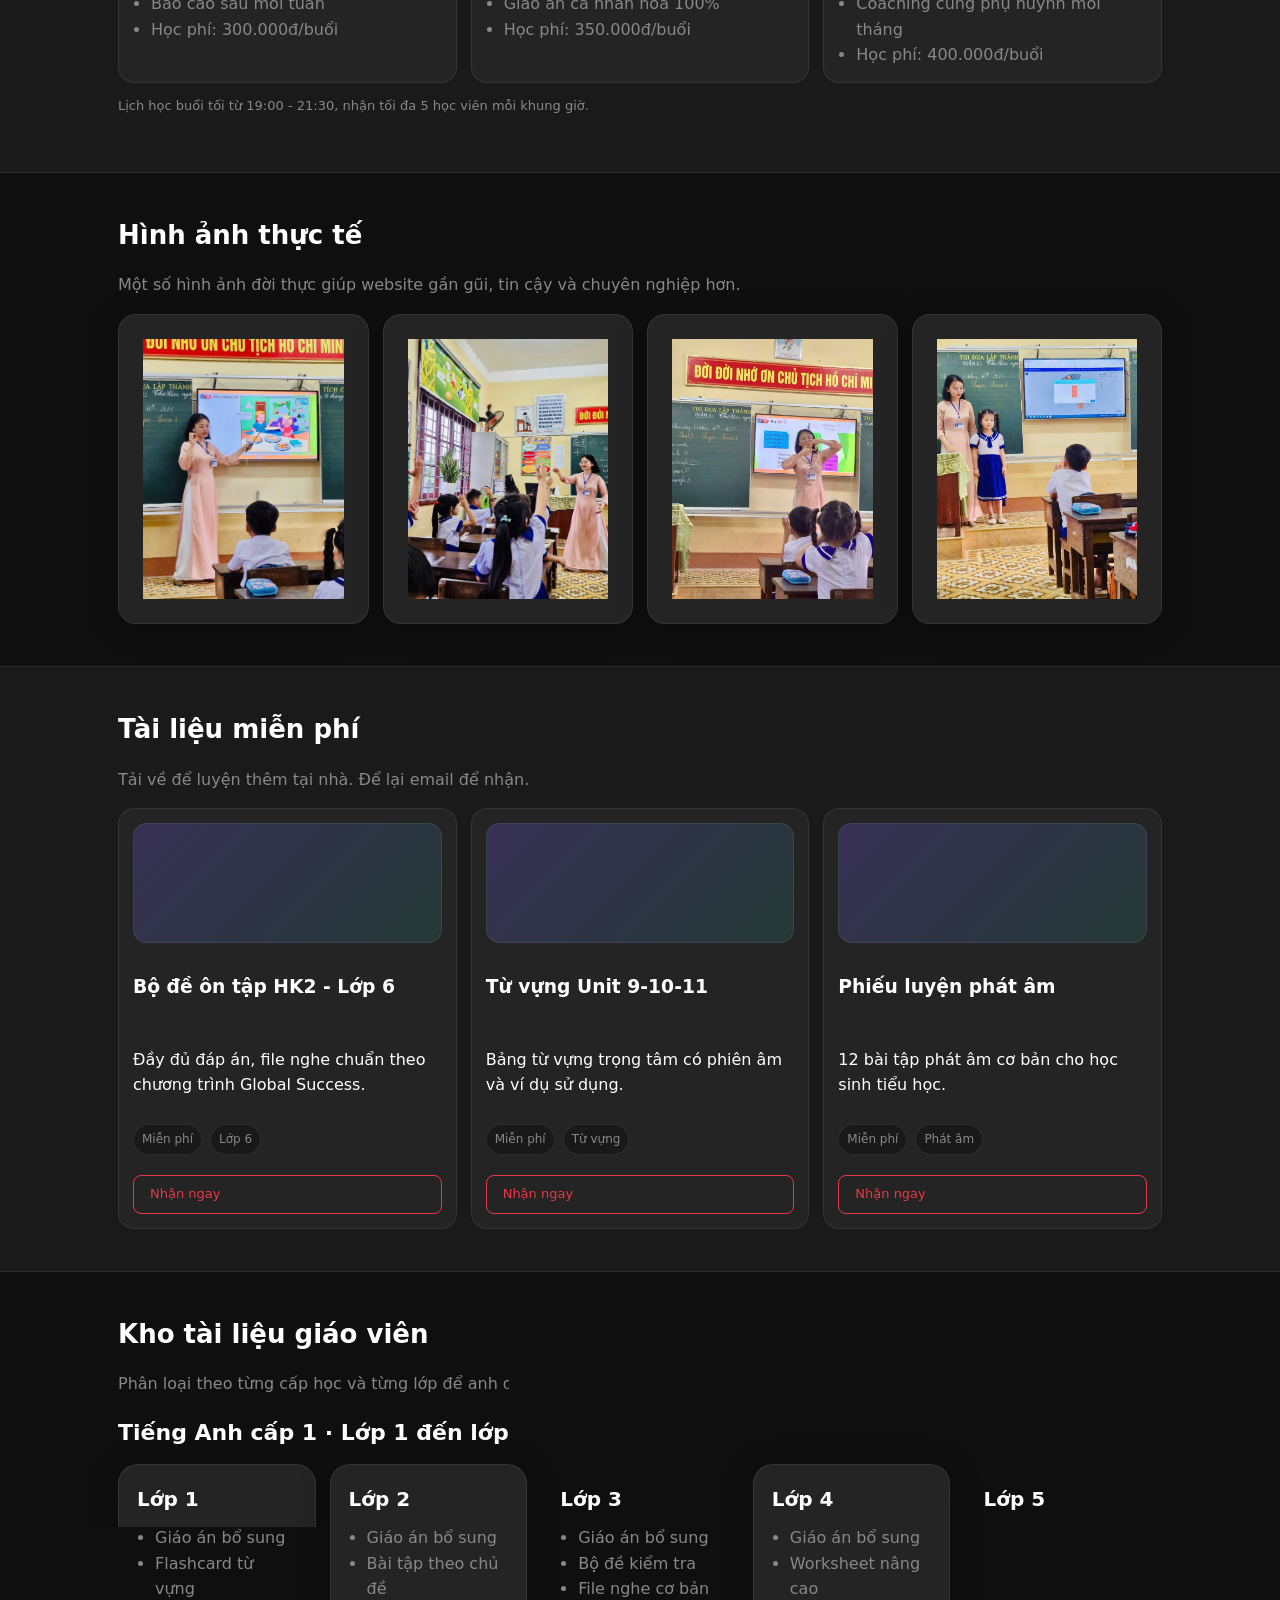
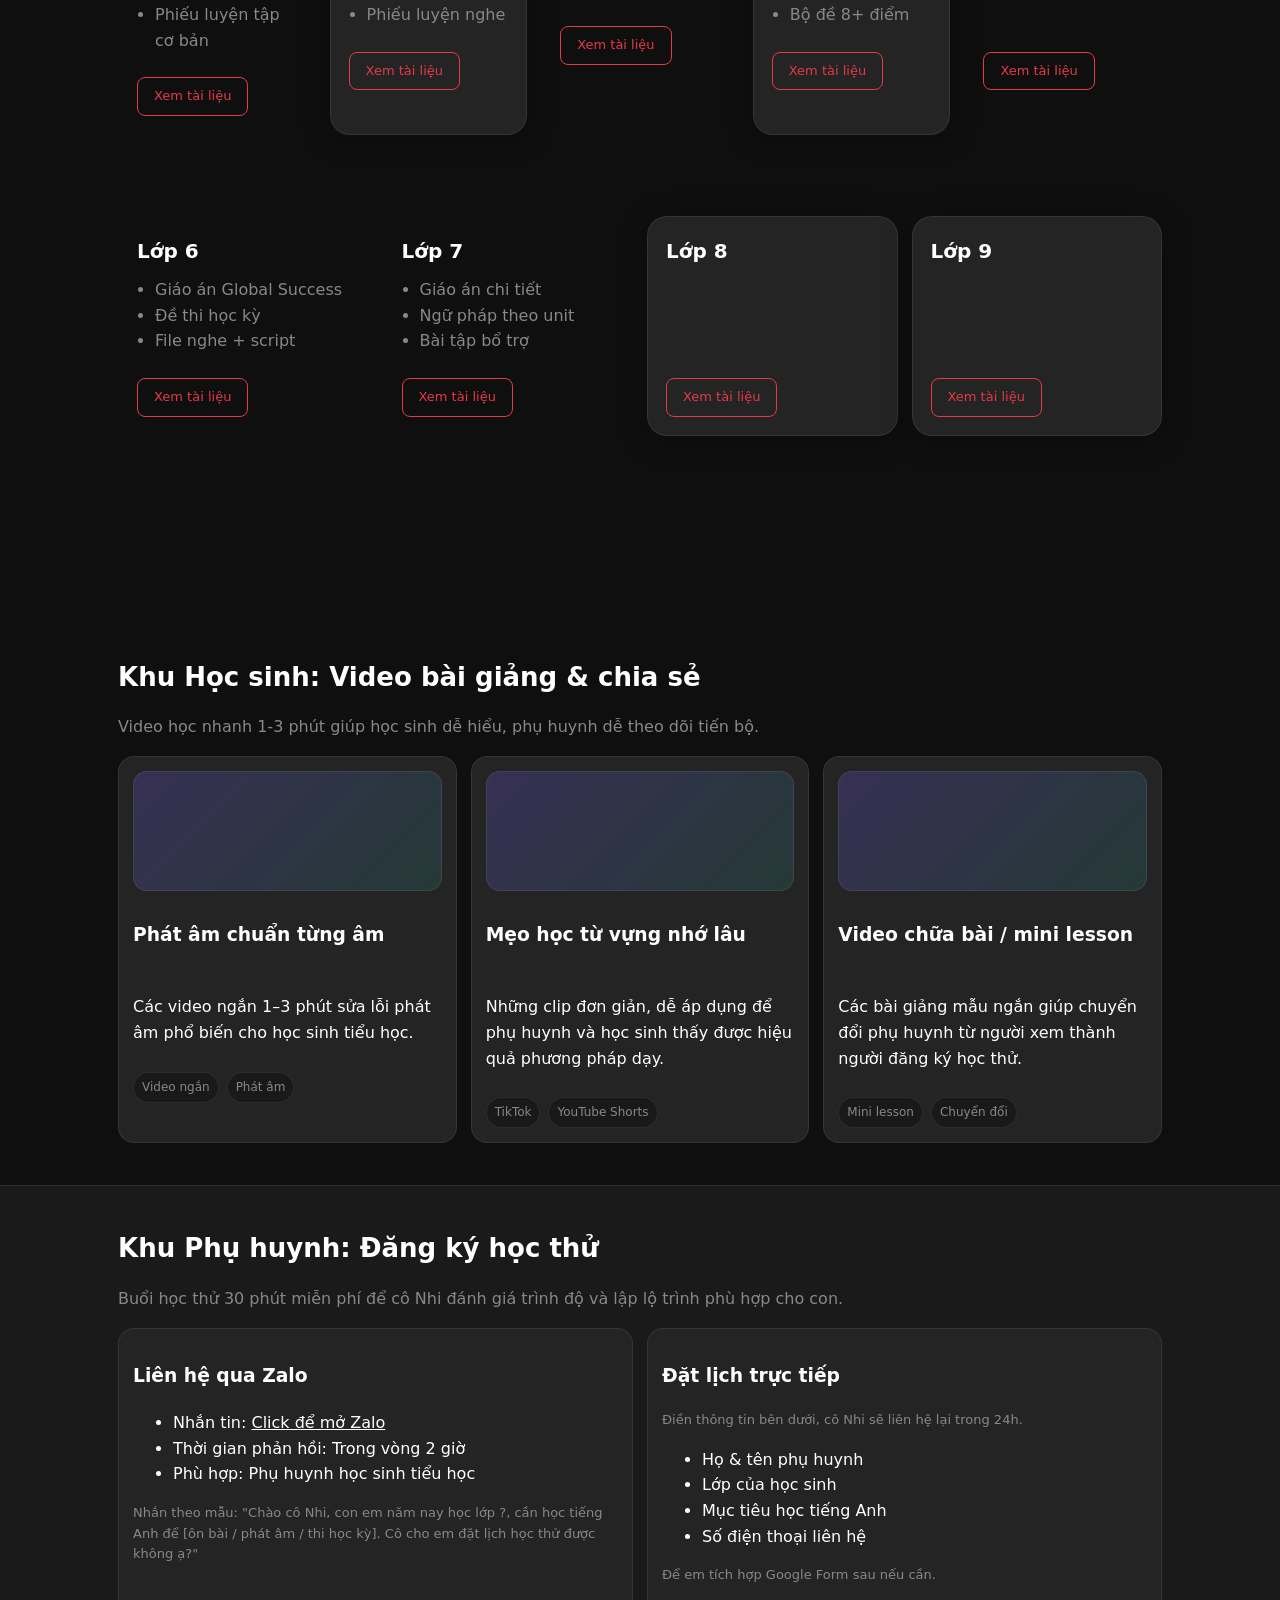
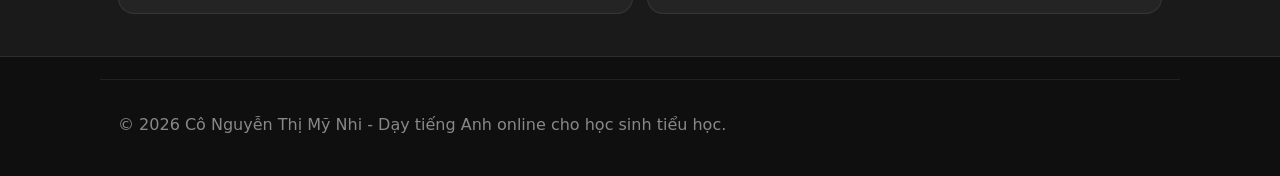
==== commit 39d9174f: "Restructure resource library by grade levels" ====
--- a/index.html
+++ b/index.html
@@ -200,53 +200,112 @@
     <section id="shop" class="section">
       <div class="container">
         <div class="section-head">
-          <h2>Khu Giáo viên: Tài liệu trả phí</h2>
-          <p class="muted">Bộ tài liệu chuyên sâu, đóng gói sẵn giúp giáo viên tiết kiệm thời gian soạn bài.</p>
-        </div>
-
-        <div class="grid-3">
-          <article class="service">
-            <h3>Bộ đề luyện thi HK2 - Lớp 6</h3>
-            <p>8 đề + đáp án chi tiết + file nghe + script. Bám sát chương trình Global Success.</p>
-            <p class="price">49.000đ</p>
-            <ul>
-              <li>8 đề chuẩn cấu trúc</li>
-              <li>File nghe MP3</li>
-              <li>Script chi tiết</li>
-              <li>Hướng dẫn làm bài</li>
-            </ul>
-            <a class="btn" href="#contact">Mua ngay</a>
-          </article>
-
-          <article class="service">
-            <h3>Bộ đề luyện thi HK2 - Lớp 5</h3>
-            <p>8 đề + đáp án + file nghe. Phù hợp ôn thi học kỳ.</p>
-            <p class="price">49.000đ</p>
-            <ul>
-              <li>8 đề chuẩn cấu trúc</li>
-              <li>File nghe MP3</li>
-              <li>Script chi tiết</li>
-              <li>Hướng dẫn làm bài</li>
-            </ul>
-            <a class="btn" href="#contact">Mua ngay</a>
-          </article>
-
-          <article class="service">
-            <h3>Combo 3 bộ đề Lớp 4-5-6</h3>
-            <p>Tiết kiệm 30%. Bao gồm cả 3 khối lớp, phù hợp nếu có nhiều con.</p>
-            <p class="price">99.000đ</p>
-            <ul>
-              <li>24 đề + đáp án</li>
-              <li>24 file nghe</li>
-              <li>Script đầy đủ</li>
-              <li>Cam kết điểm 8+</li>
-            </ul>
-            <a class="btn" href="#contact">Mua ngay</a>
-          </article>
+          <h2>Kho tài liệu giáo viên</h2>
+          <p class="muted">Phân loại theo từng cấp học và từng lớp để anh dễ mở rộng dần sau này.</p>
+        </div>
+
+        <div class="category-block">
+          <h3 class="category-title">Tiếng Anh cấp 1 · Lớp 1 đến lớp 5</h3>
+          <div class="grid-5">
+            <article class="class-card tilt">
+              <h4>Lớp 1</h4>
+              <ul>
+                <li>Giáo án bổ sung</li>
+                <li>Flashcard từ vựng</li>
+                <li>Phiếu luyện tập cơ bản</li>
+              </ul>
+              <a class="btn-small" href="#contact">Xem tài liệu</a>
+            </article>
+
+            <article class="class-card tilt">
+              <h4>Lớp 2</h4>
+              <ul>
+                <li>Giáo án bổ sung</li>
+                <li>Bài tập theo chủ đề</li>
+                <li>Phiếu luyện nghe</li>
+              </ul>
+              <a class="btn-small" href="#contact">Xem tài liệu</a>
+            </article>
+
+            <article class="class-card tilt">
+              <h4>Lớp 3</h4>
+              <ul>
+                <li>Giáo án bổ sung</li>
+                <li>Bộ đề kiểm tra</li>
+                <li>File nghe cơ bản</li>
+              </ul>
+              <a class="btn-small" href="#contact">Xem tài liệu</a>
+            </article>
+
+            <article class="class-card tilt">
+              <h4>Lớp 4</h4>
+              <ul>
+                <li>Giáo án bổ sung</li>
+                <li>Worksheet nâng cao</li>
+                <li>Bộ đề 8+ điểm</li>
+              </ul>
+              <a class="btn-small" href="#contact">Xem tài liệu</a>
+            </article>
+
+            <article class="class-card tilt">
+              <h4>Lớp 5</h4>
+              <ul>
+                <li>Giáo án bổ sung</li>
+                <li>Ôn tập chuyển cấp</li>
+                <li>Đề thi HK1 &amp; HK2</li>
+              </ul>
+              <a class="btn-small" href="#contact">Xem tài liệu</a>
+            </article>
+          </div>
+        </div>
+
+        <div class="category-block" style="margin-top:32px">
+          <h3 class="category-title">Tiếng Anh cấp 2 · Lớp 6 đến lớp 9</h3>
+          <div class="grid-4">
+            <article class="class-card tilt">
+              <h4>Lớp 6</h4>
+              <ul>
+                <li>Giáo án Global Success</li>
+                <li>Đề thi học kỳ</li>
+                <li>File nghe + script</li>
+              </ul>
+              <a class="btn-small" href="#contact">Xem tài liệu</a>
+            </article>
+
+            <article class="class-card tilt">
+              <h4>Lớp 7</h4>
+              <ul>
+                <li>Giáo án chi tiết</li>
+                <li>Ngữ pháp theo unit</li>
+                <li>Bài tập bổ trợ</li>
+              </ul>
+              <a class="btn-small" href="#contact">Xem tài liệu</a>
+            </article>
+
+            <article class="class-card tilt">
+              <h4>Lớp 8</h4>
+              <ul>
+                <li>Tài liệu bổ trợ</li>
+                <li>Luyện kỹ năng viết</li>
+                <li>Đề chọn lọc</li>
+              </ul>
+              <a class="btn-small" href="#contact">Xem tài liệu</a>
+            </article>
+
+            <article class="class-card tilt">
+              <h4>Lớp 9</h4>
+              <ul>
+                <li>Luyện thi vào 10</li>
+                <li>Tổng ôn kiến thức</li>
+                <li>Đề thi thử</li>
+              </ul>
+              <a class="btn-small" href="#contact">Xem tài liệu</a>
+            </article>
+          </div>
         </div>
 
         <div class="payment-note">
-          <p><strong>Cách thanh toán:</strong> Chuyển khoản qua MoMo / Ngân hàng. Sau khi xác nhận, tài liệu sẽ gửi qua Zalo trong vòng 1 giờ.</p>
+          <p><strong>Gợi ý triển khai:</strong> Sau này mỗi lớp anh chỉ cần bổ sung thêm giáo án, đề thi, worksheet và file nghe vào đúng ô lớp tương ứng là web sẽ rất dễ quản lý.</p>
         </div>
       </div>
     </section>
--- a/styles.css
+++ b/styles.css
@@ -323,10 +323,22 @@
 @media (max-width: 900px){
   .hero-grid{grid-template-columns:1fr}
 }
+.category-block{margin-top:18px}
+.category-title{font-size:22px;margin:0 0 14px;color:var(--text)}
+.grid-4{display:grid;grid-template-columns:repeat(4,1fr);gap:14px;margin-top:14px}
+.grid-5{display:grid;grid-template-columns:repeat(5,1fr);gap:14px;margin-top:14px}
+.class-card{background:var(--card);border:1px solid var(--line);border-radius:20px;padding:18px;box-shadow:var(--shadow)}
+.class-card h4{margin:0 0 10px;font-size:20px}
+.class-card ul{margin:0 0 14px;padding-left:18px;color:var(--muted)}
+
+@media (max-width: 900px){
+  .hero-grid{grid-template-columns:1fr}
+  .grid-4,.grid-5{grid-template-columns:repeat(2,1fr)}
+}
 @media (max-width: 720px){
   h1{font-size:38px}
   .menu{display:none}
-  .grid-3{grid-template-columns:1fr}
+  .grid-3,.grid-4,.grid-5{grid-template-columns:1fr}
   .contact{grid-template-columns:1fr}
   .photo-grid{grid-template-columns:1fr 1fr}
   .avatar{height:220px}
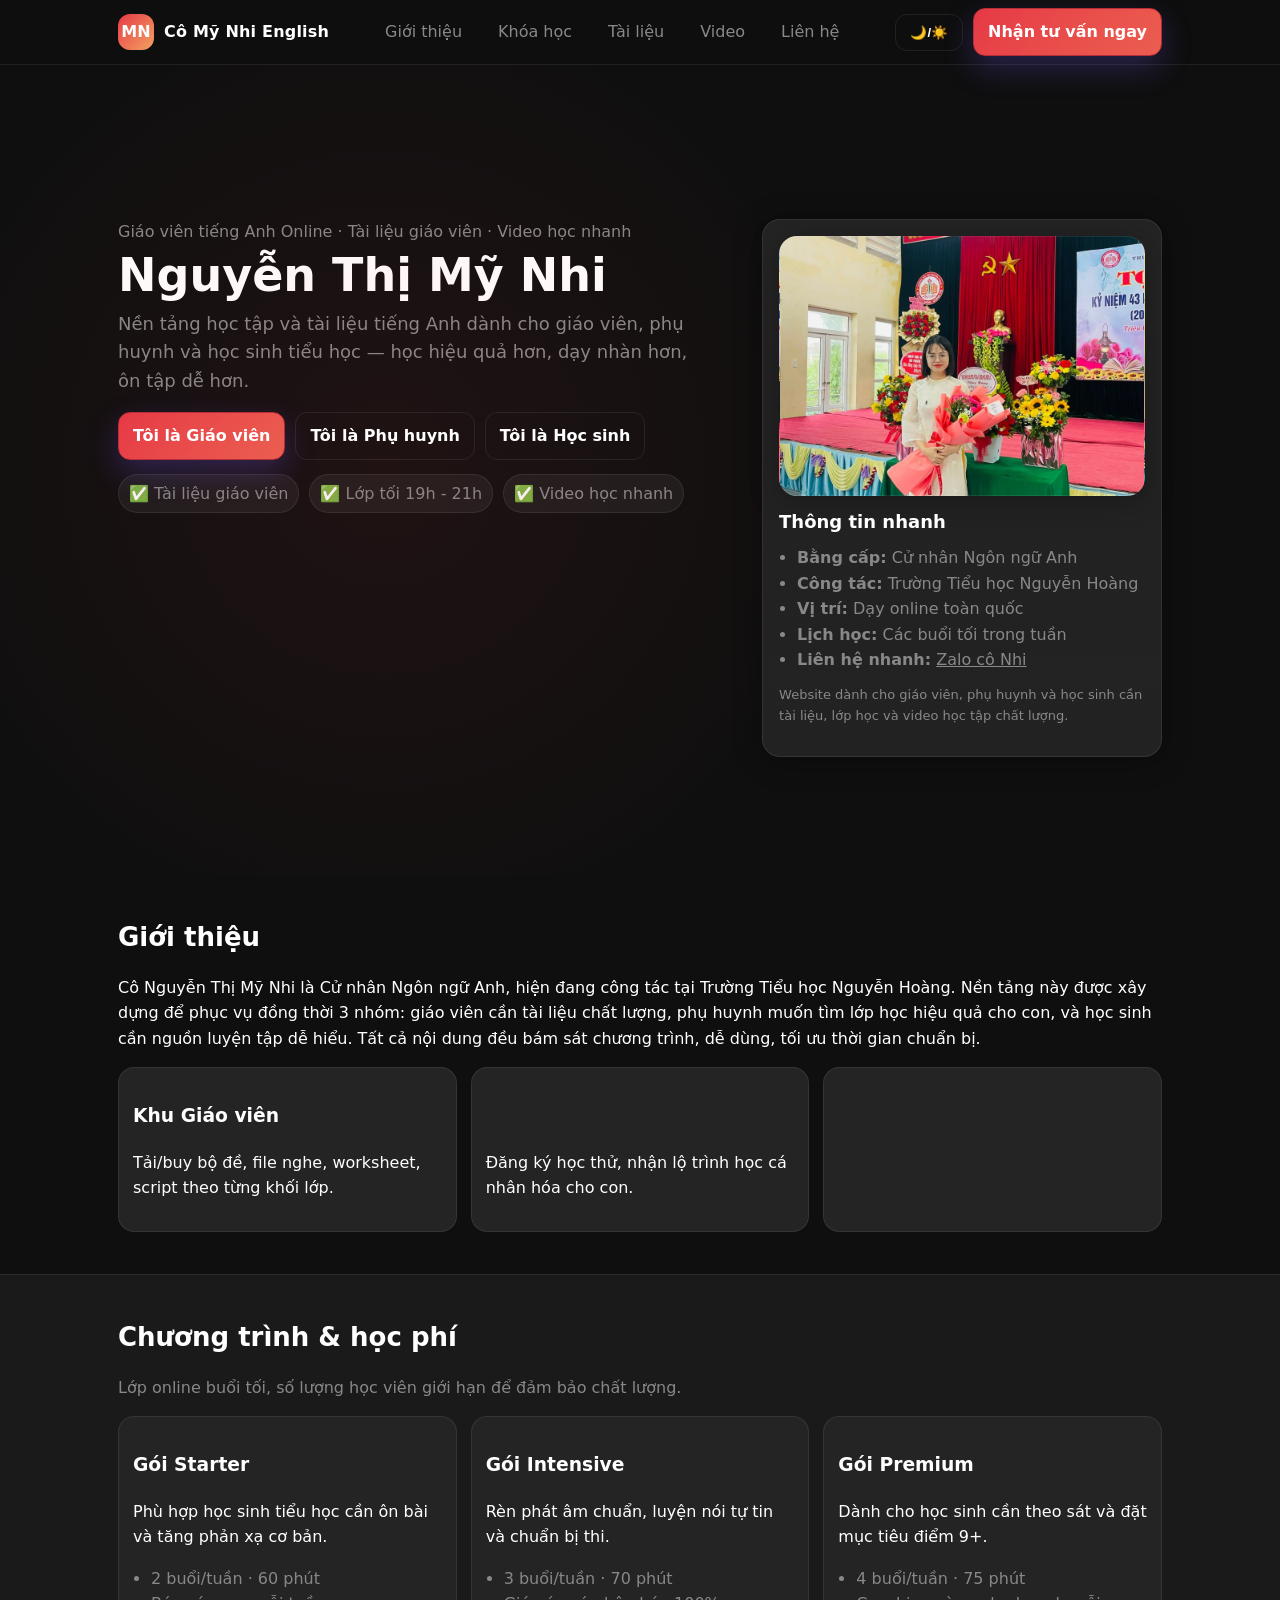
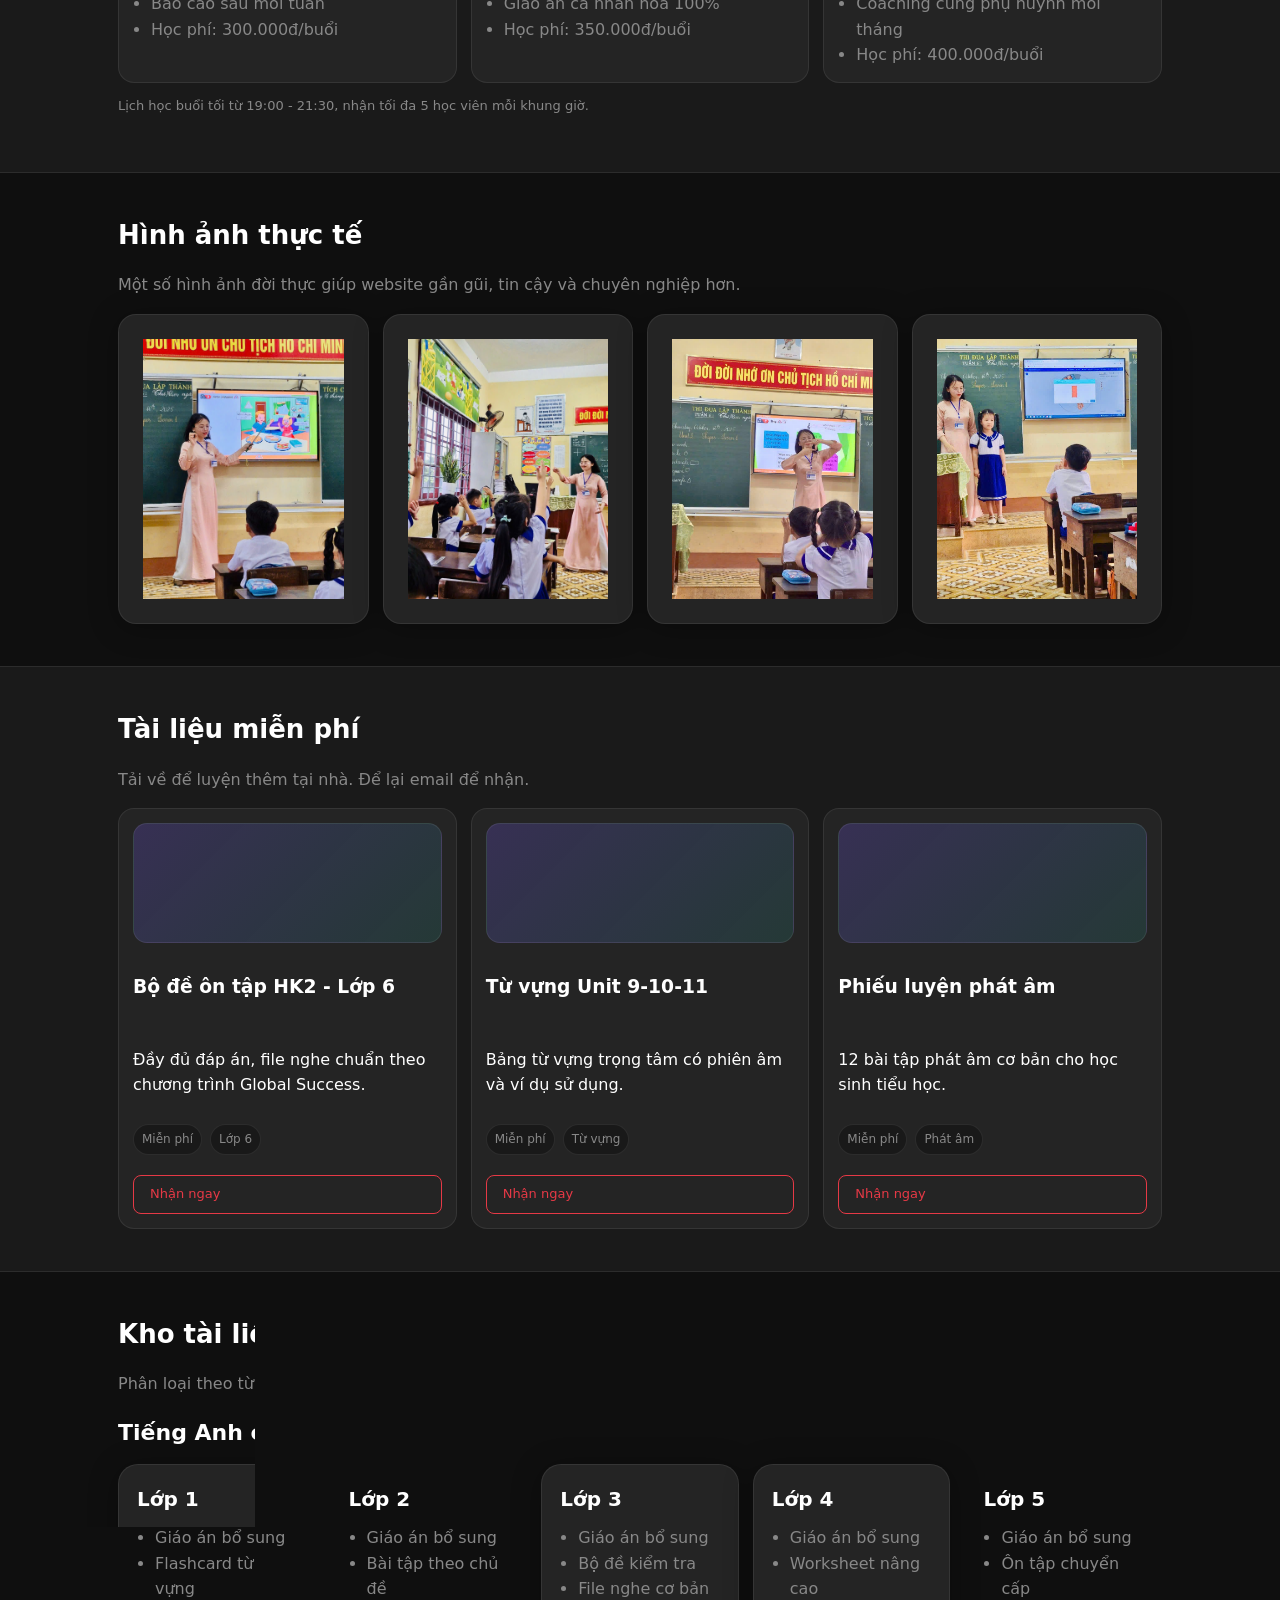
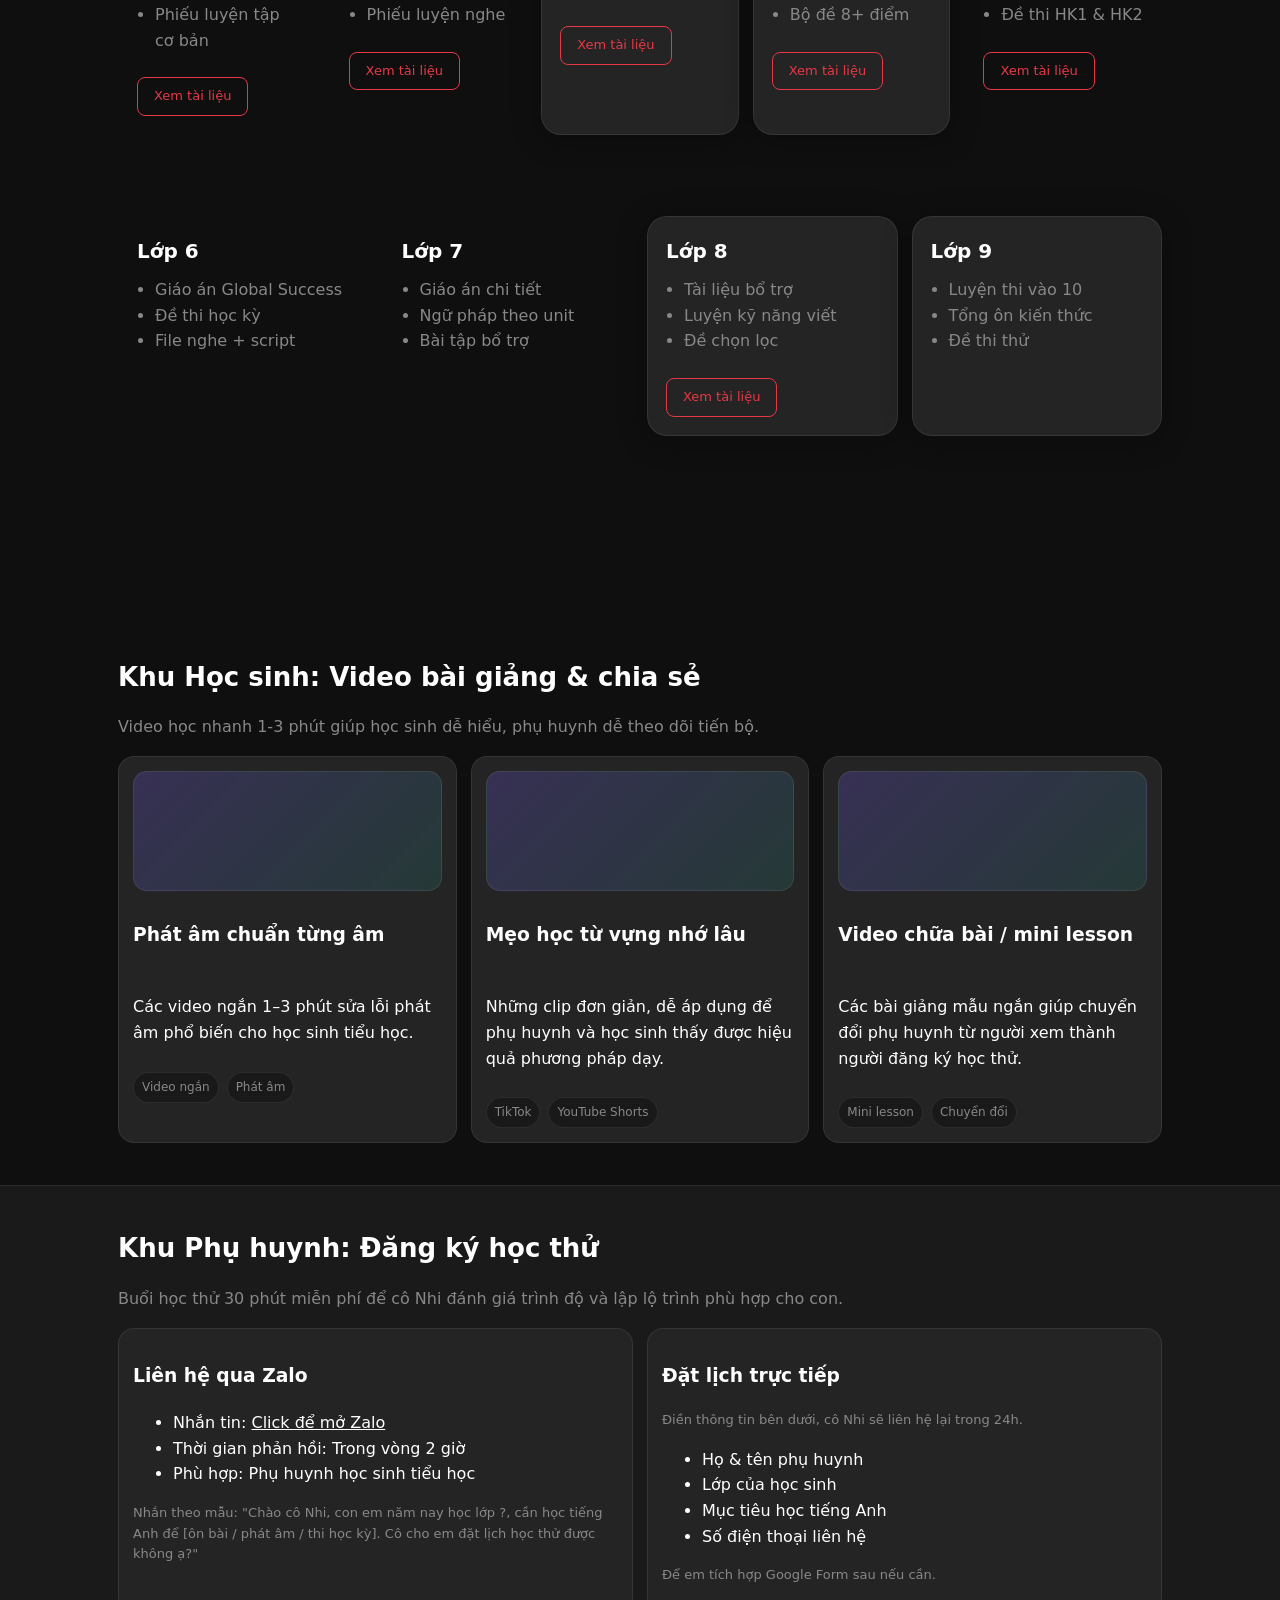
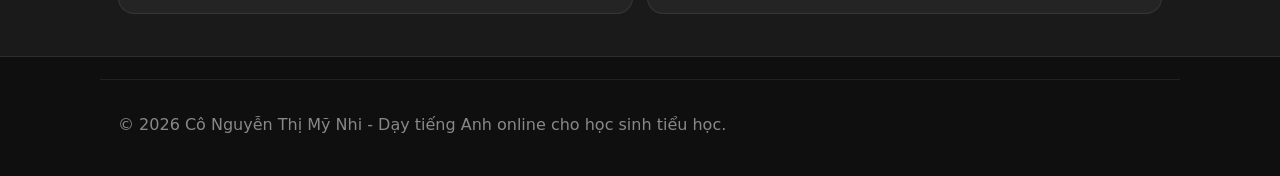
==== commit 7780e377: "Add individual class pages (lop-1 to lop-9)" ====
--- a/index.html
+++ b/index.html
@@ -214,7 +214,7 @@
                 <li>Flashcard từ vựng</li>
                 <li>Phiếu luyện tập cơ bản</li>
               </ul>
-              <a class="btn-small" href="#contact">Xem tài liệu</a>
+              <a class="btn-small" href="lop-1.html">Xem tài liệu</a>
             </article>
 
             <article class="class-card tilt">
@@ -224,7 +224,7 @@
                 <li>Bài tập theo chủ đề</li>
                 <li>Phiếu luyện nghe</li>
               </ul>
-              <a class="btn-small" href="#contact">Xem tài liệu</a>
+              <a class="btn-small" href="lop-2.html">Xem tài liệu</a>
             </article>
 
             <article class="class-card tilt">
@@ -234,7 +234,7 @@
                 <li>Bộ đề kiểm tra</li>
                 <li>File nghe cơ bản</li>
               </ul>
-              <a class="btn-small" href="#contact">Xem tài liệu</a>
+              <a class="btn-small" href="lop-3.html">Xem tài liệu</a>
             </article>
 
             <article class="class-card tilt">
@@ -244,7 +244,7 @@
                 <li>Worksheet nâng cao</li>
                 <li>Bộ đề 8+ điểm</li>
               </ul>
-              <a class="btn-small" href="#contact">Xem tài liệu</a>
+              <a class="btn-small" href="lop-4.html">Xem tài liệu</a>
             </article>
 
             <article class="class-card tilt">
@@ -254,7 +254,7 @@
                 <li>Ôn tập chuyển cấp</li>
                 <li>Đề thi HK1 &amp; HK2</li>
               </ul>
-              <a class="btn-small" href="#contact">Xem tài liệu</a>
+              <a class="btn-small" href="lop-5.html">Xem tài liệu</a>
             </article>
           </div>
         </div>
@@ -269,7 +269,7 @@
                 <li>Đề thi học kỳ</li>
                 <li>File nghe + script</li>
               </ul>
-              <a class="btn-small" href="#contact">Xem tài liệu</a>
+              <a class="btn-small" href="lop-6.html">Xem tài liệu</a>
             </article>
 
             <article class="class-card tilt">
@@ -279,7 +279,7 @@
                 <li>Ngữ pháp theo unit</li>
                 <li>Bài tập bổ trợ</li>
               </ul>
-              <a class="btn-small" href="#contact">Xem tài liệu</a>
+              <a class="btn-small" href="lop-7.html">Xem tài liệu</a>
             </article>
 
             <article class="class-card tilt">
@@ -289,7 +289,7 @@
                 <li>Luyện kỹ năng viết</li>
                 <li>Đề chọn lọc</li>
               </ul>
-              <a class="btn-small" href="#contact">Xem tài liệu</a>
+              <a class="btn-small" href="lop-8.html">Xem tài liệu</a>
             </article>
 
             <article class="class-card tilt">
@@ -299,7 +299,7 @@
                 <li>Tổng ôn kiến thức</li>
                 <li>Đề thi thử</li>
               </ul>
-              <a class="btn-small" href="#contact">Xem tài liệu</a>
+              <a class="btn-small" href="lop-9.html">Xem tài liệu</a>
             </article>
           </div>
         </div>
